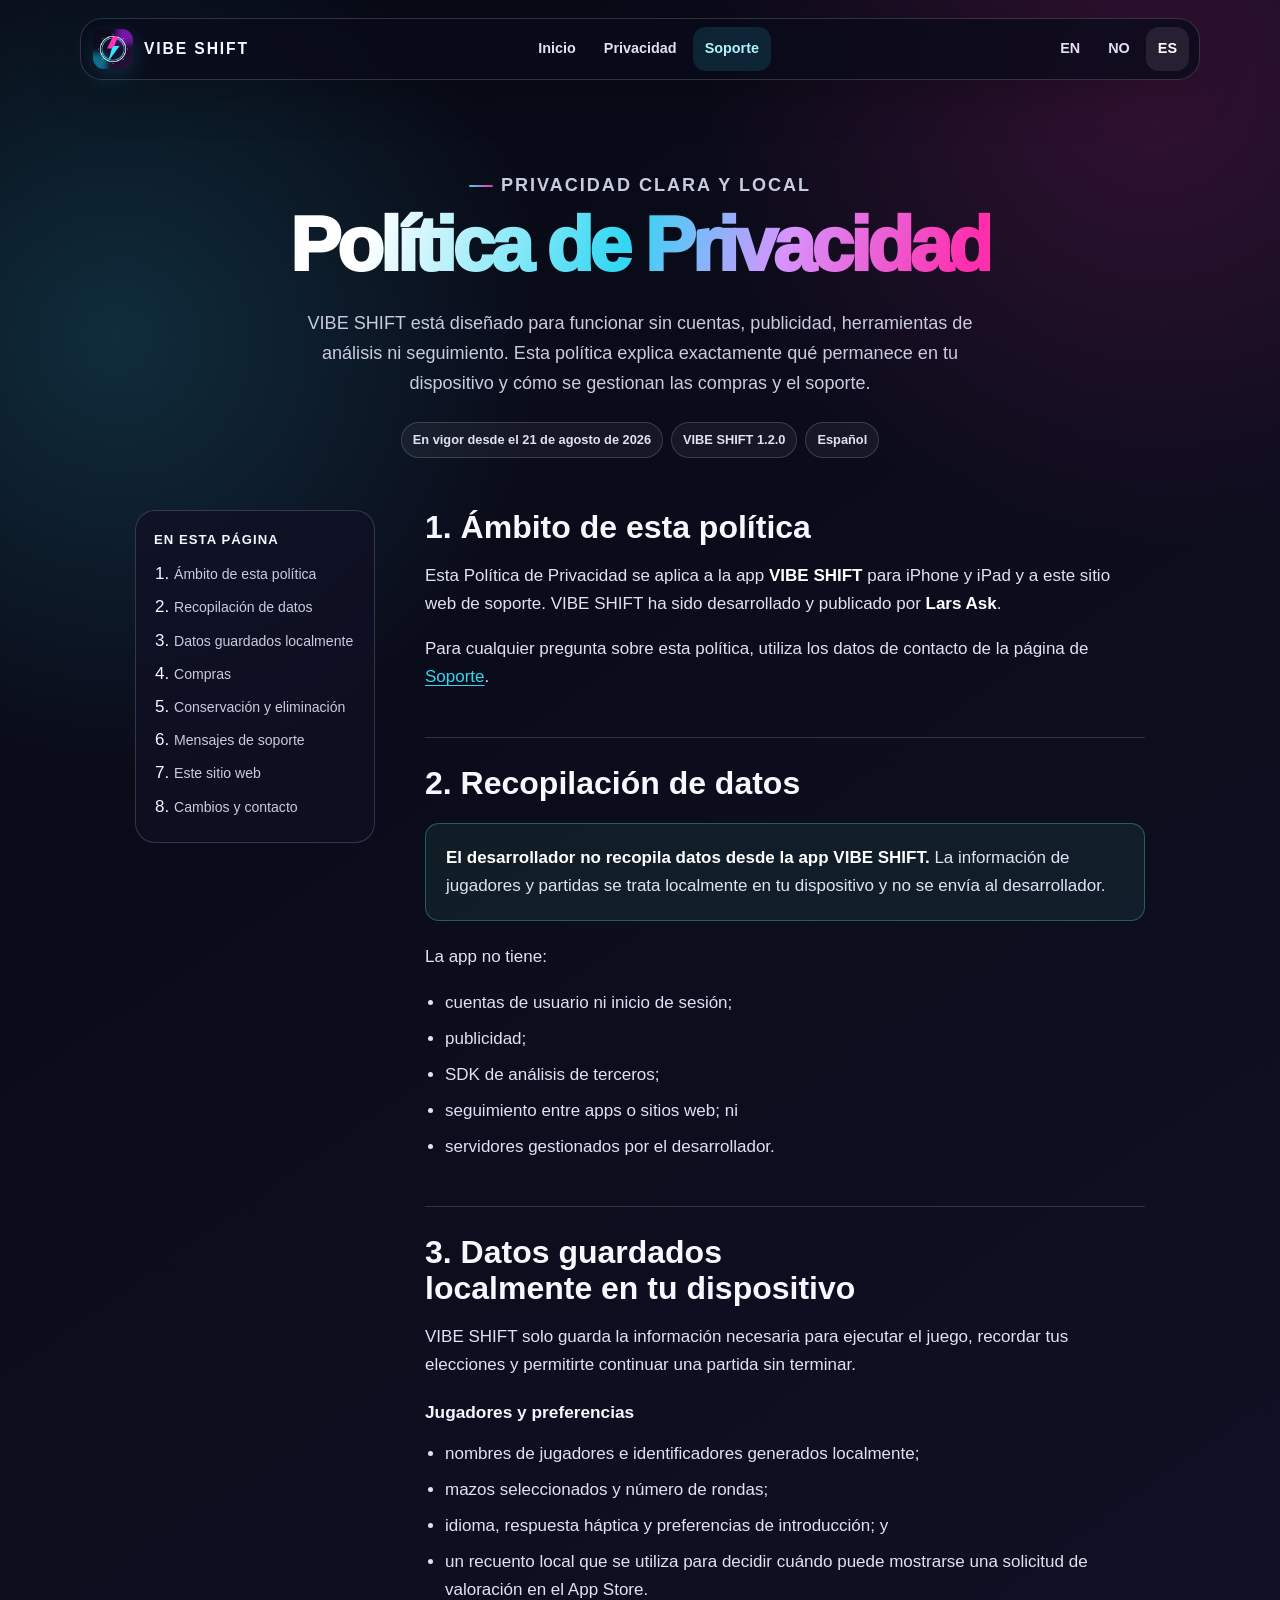
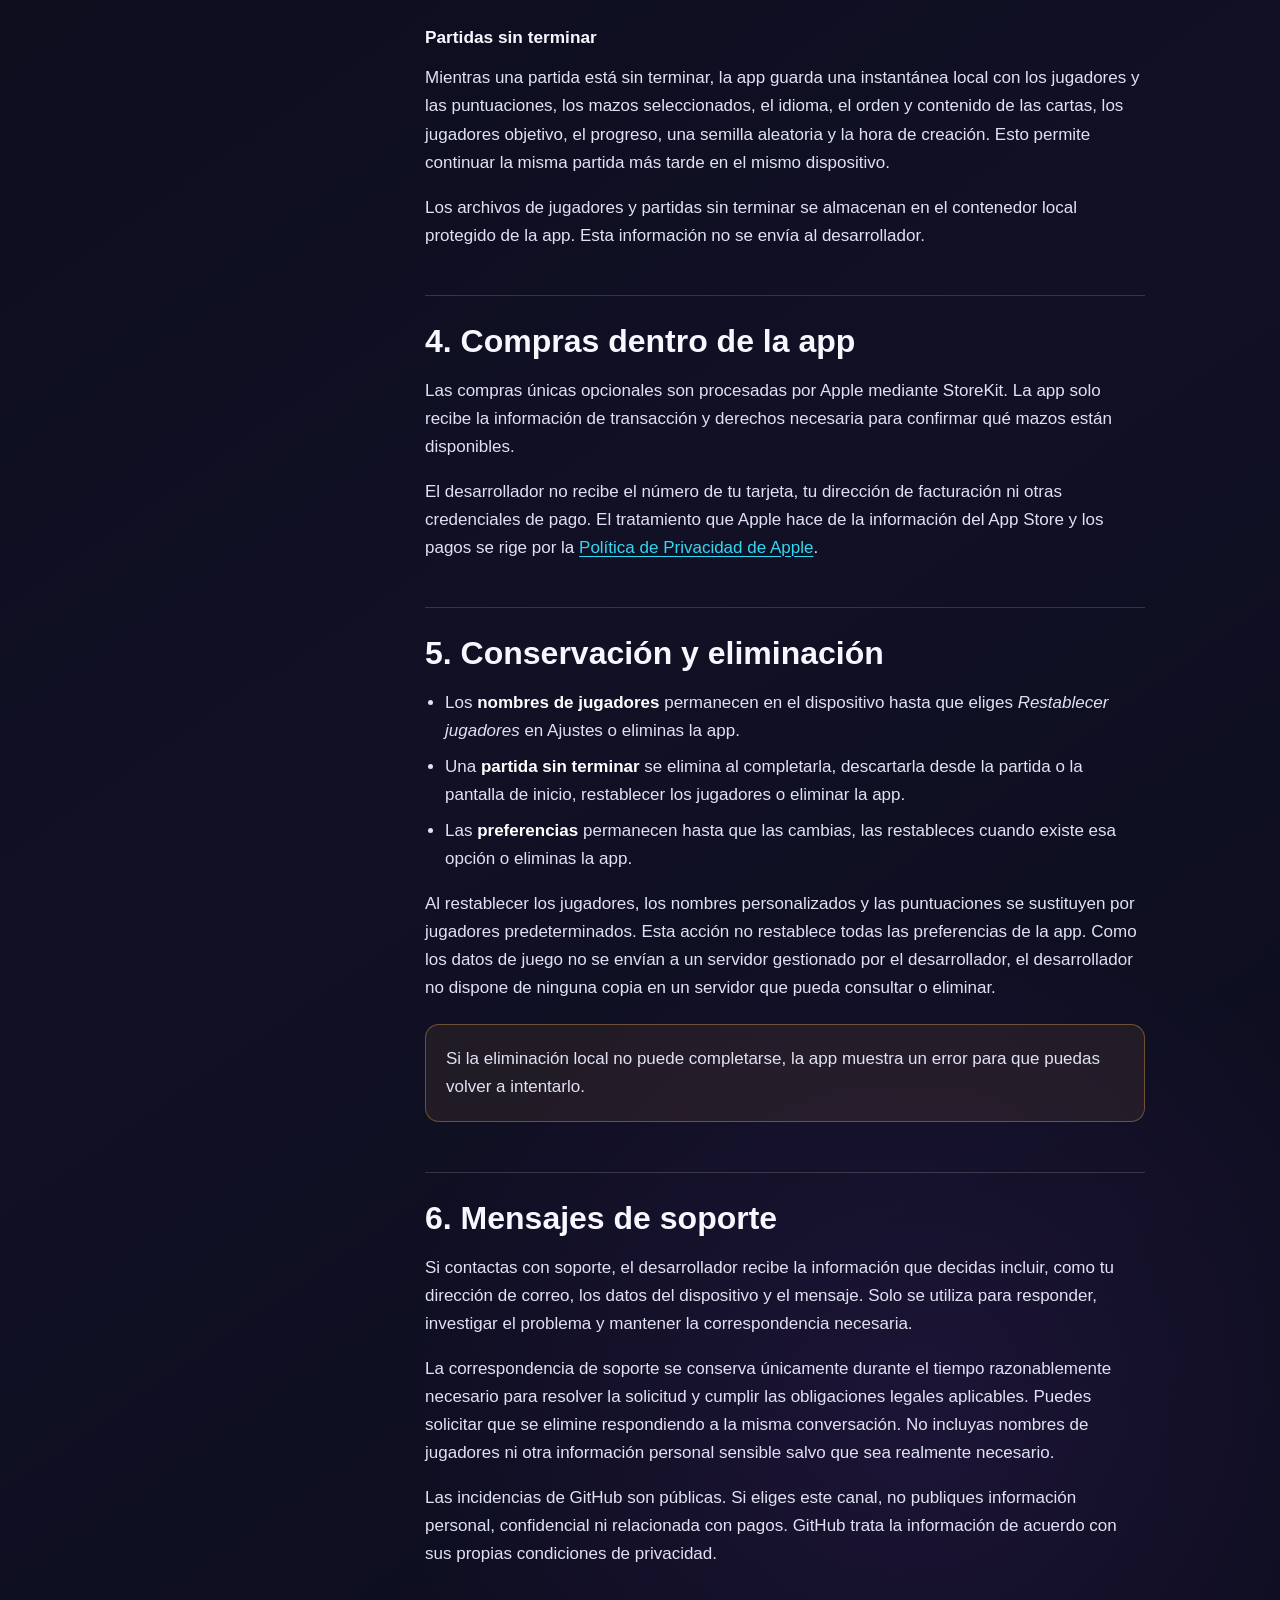
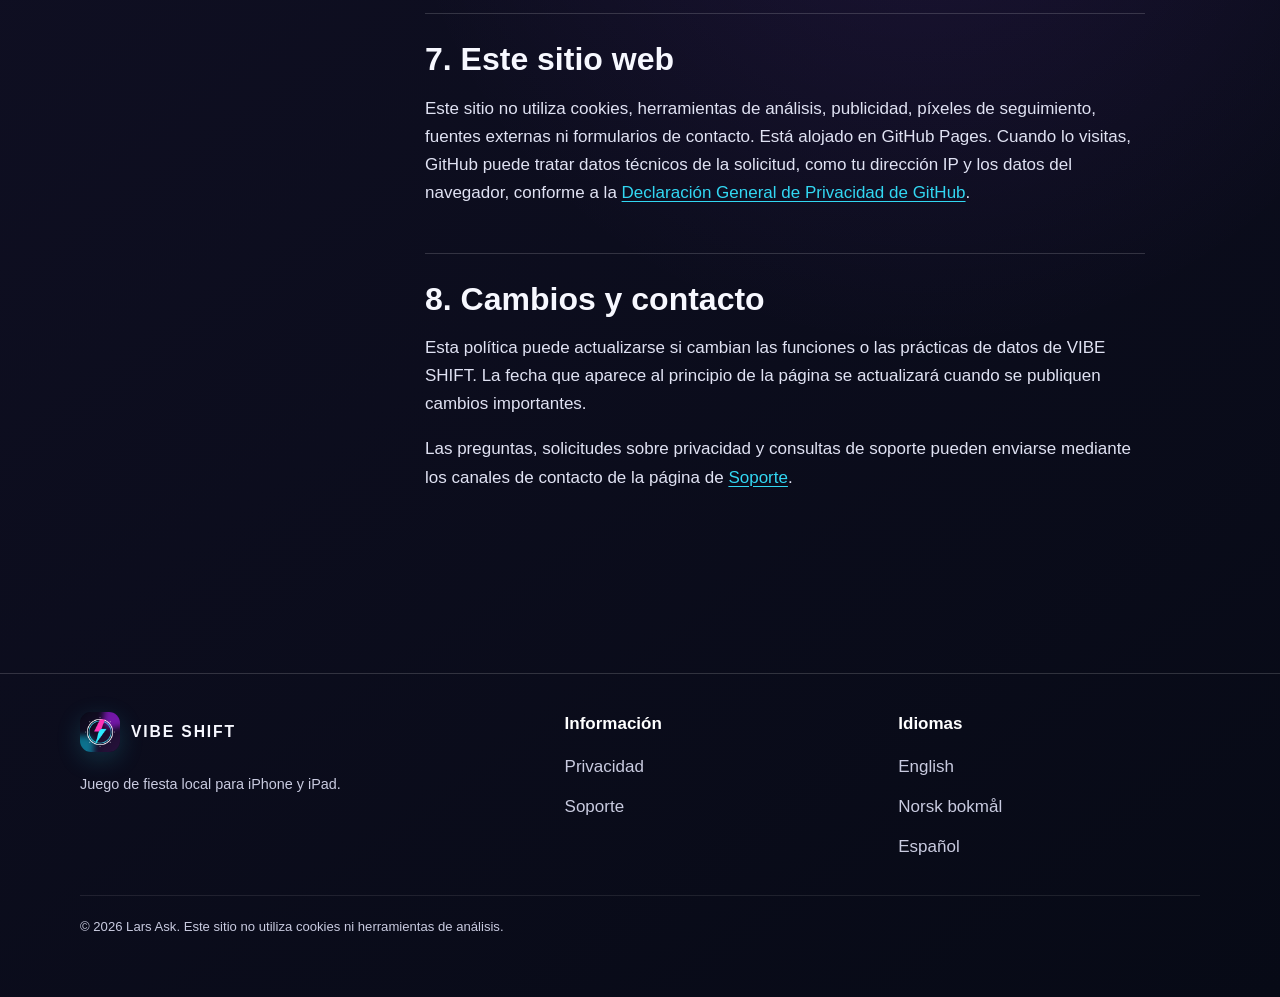
==== es/privacy/index.html @ 47dbe163 "Publish VIBE SHIFT website and privacy pages" ====
<!doctype html>
<html lang="es">
<head>
  <meta charset="utf-8">
  <meta name="viewport" content="width=device-width, initial-scale=1">
  <title>Política de Privacidad — VIBE SHIFT</title>
  <meta name="description" content="Política de Privacidad de VIBE SHIFT: almacenamiento local, compras, conservación, eliminación e información de contacto.">
  <meta name="theme-color" content="#070914"><meta name="referrer" content="strict-origin-when-cross-origin">
  <link rel="canonical" href="https://lars12345678911.github.io/vibeshift/es/privacy/"><link rel="alternate" hreflang="en" href="https://lars12345678911.github.io/vibeshift/privacy/"><link rel="alternate" hreflang="nb" href="https://lars12345678911.github.io/vibeshift/nb/privacy/"><link rel="alternate" hreflang="es" href="https://lars12345678911.github.io/vibeshift/es/privacy/"><link rel="alternate" hreflang="x-default" href="https://lars12345678911.github.io/vibeshift/privacy/">
  <meta property="og:type" content="website"><meta property="og:title" content="Política de Privacidad — VIBE SHIFT"><meta property="og:description" content="Cómo gestiona VIBE SHIFT los datos locales de las partidas y las compras."><meta property="og:url" content="https://lars12345678911.github.io/vibeshift/es/privacy/">
  <link rel="icon" href="../../assets/app-icon.png" type="image/png"><link rel="apple-touch-icon" href="../../assets/app-icon.png"><link rel="stylesheet" href="../../styles.css">
</head>
<body>
  <a class="skip-link" href="#main">Ir al contenido</a>
  <header class="site-header"><div class="container nav-shell"><a class="brand" href="../" aria-label="Inicio de VIBE SHIFT"><img src="../../assets/app-icon.png" width="40" height="40" alt=""><span class="wordmark">VIBE SHIFT</span></a><nav aria-label="Navegación principal"><ul class="nav-links"><li><a href="../">Inicio</a></li><li><a href="./" aria-current="page">Privacidad</a></li><li><a class="nav-primary" href="../support/">Soporte</a></li></ul></nav><nav aria-label="Idioma"><ul class="language-links"><li><a href="../../privacy/" lang="en" aria-label="English">EN</a></li><li><a href="../../nb/privacy/" lang="nb" aria-label="Norsk bokmål">NO</a></li><li><a href="./" lang="es" aria-current="page" aria-label="Español">ES</a></li></ul></nav></div></header>

  <main id="main">
    <header class="container page-hero"><p class="eyebrow">Privacidad clara y local</p><h1><span class="gradient-text">Política de Privacidad</span></h1><p>VIBE SHIFT está diseñado para funcionar sin cuentas, publicidad, herramientas de análisis ni seguimiento. Esta política explica exactamente qué permanece en tu dispositivo y cómo se gestionan las compras y el soporte.</p><div class="page-meta"><span class="tag">En vigor desde el 21 de agosto de 2026</span><span class="tag">VIBE SHIFT 1.2.0</span><span class="tag">Español</span></div></header>

    <div class="container prose-layout">
      <nav class="toc" aria-label="En esta página"><strong>En esta página</strong><ol><li><a href="#alcance">Ámbito de esta política</a></li><li><a href="#recopilacion">Recopilación de datos</a></li><li><a href="#datos-locales">Datos guardados localmente</a></li><li><a href="#compras">Compras</a></li><li><a href="#conservacion">Conservación y eliminación</a></li><li><a href="#soporte">Mensajes de soporte</a></li><li><a href="#sitio">Este sitio web</a></li><li><a href="#cambios">Cambios y contacto</a></li></ol></nav>
      <article class="prose">
        <section id="alcance"><h2>1. Ámbito de esta política</h2><p>Esta Política de Privacidad se aplica a la app <strong>VIBE SHIFT</strong> para iPhone y iPad y a este sitio web de soporte. VIBE SHIFT ha sido desarrollado y publicado por <strong>Lars Ask</strong>.</p><p>Para cualquier pregunta sobre esta política, utiliza los datos de contacto de la página de <a href="../support/#contacto">Soporte</a>.</p></section>

        <section id="recopilacion"><h2>2. Recopilación de datos</h2><div class="fact-box"><p><strong>El desarrollador no recopila datos desde la app VIBE SHIFT.</strong> La información de jugadores y partidas se trata localmente en tu dispositivo y no se envía al desarrollador.</p></div><p>La app no tiene:</p><ul class="plain-list"><li>cuentas de usuario ni inicio de sesión;</li><li>publicidad;</li><li>SDK de análisis de terceros;</li><li>seguimiento entre apps o sitios web; ni</li><li>servidores gestionados por el desarrollador.</li></ul></section>

        <section id="datos-locales"><h2>3. Datos guardados localmente en tu dispositivo</h2><p>VIBE SHIFT solo guarda la información necesaria para ejecutar el juego, recordar tus elecciones y permitirte continuar una partida sin terminar.</p><h3>Jugadores y preferencias</h3><ul class="plain-list"><li>nombres de jugadores e identificadores generados localmente;</li><li>mazos seleccionados y número de rondas;</li><li>idioma, respuesta háptica y preferencias de introducción; y</li><li>un recuento local que se utiliza para decidir cuándo puede mostrarse una solicitud de valoración en el App Store.</li></ul><h3>Partidas sin terminar</h3><p>Mientras una partida está sin terminar, la app guarda una instantánea local con los jugadores y las puntuaciones, los mazos seleccionados, el idioma, el orden y contenido de las cartas, los jugadores objetivo, el progreso, una semilla aleatoria y la hora de creación. Esto permite continuar la misma partida más tarde en el mismo dispositivo.</p><p>Los archivos de jugadores y partidas sin terminar se almacenan en el contenedor local protegido de la app. Esta información no se envía al desarrollador.</p></section>

        <section id="compras"><h2>4. Compras dentro de la app</h2><p>Las compras únicas opcionales son procesadas por Apple mediante StoreKit. La app solo recibe la información de transacción y derechos necesaria para confirmar qué mazos están disponibles.</p><p>El desarrollador no recibe el número de tu tarjeta, tu dirección de facturación ni otras credenciales de pago. El tratamiento que Apple hace de la información del App Store y los pagos se rige por la <a href="https://www.apple.com/es/legal/privacy/" rel="noreferrer">Política de Privacidad de Apple</a>.</p></section>

        <section id="conservacion"><h2>5. Conservación y eliminación</h2><ul class="plain-list"><li>Los <strong>nombres de jugadores</strong> permanecen en el dispositivo hasta que eliges <em>Restablecer jugadores</em> en Ajustes o eliminas la app.</li><li>Una <strong>partida sin terminar</strong> se elimina al completarla, descartarla desde la partida o la pantalla de inicio, restablecer los jugadores o eliminar la app.</li><li>Las <strong>preferencias</strong> permanecen hasta que las cambias, las restableces cuando existe esa opción o eliminas la app.</li></ul><p>Al restablecer los jugadores, los nombres personalizados y las puntuaciones se sustituyen por jugadores predeterminados. Esta acción no restablece todas las preferencias de la app. Como los datos de juego no se envían a un servidor gestionado por el desarrollador, el desarrollador no dispone de ninguna copia en un servidor que pueda consultar o eliminar.</p><div class="notice"><p>Si la eliminación local no puede completarse, la app muestra un error para que puedas volver a intentarlo.</p></div></section>

        <section id="soporte"><h2>6. Mensajes de soporte</h2><p>Si contactas con soporte, el desarrollador recibe la información que decidas incluir, como tu dirección de correo, los datos del dispositivo y el mensaje. Solo se utiliza para responder, investigar el problema y mantener la correspondencia necesaria.</p><p>La correspondencia de soporte se conserva únicamente durante el tiempo razonablemente necesario para resolver la solicitud y cumplir las obligaciones legales aplicables. Puedes solicitar que se elimine respondiendo a la misma conversación. No incluyas nombres de jugadores ni otra información personal sensible salvo que sea realmente necesario.</p><p>Las incidencias de GitHub son públicas. Si eliges este canal, no publiques información personal, confidencial ni relacionada con pagos. GitHub trata la información de acuerdo con sus propias condiciones de privacidad.</p></section>

        <section id="sitio"><h2>7. Este sitio web</h2><p>Este sitio no utiliza cookies, herramientas de análisis, publicidad, píxeles de seguimiento, fuentes externas ni formularios de contacto. Está alojado en GitHub Pages. Cuando lo visitas, GitHub puede tratar datos técnicos de la solicitud, como tu dirección IP y los datos del navegador, conforme a la <a href="https://docs.github.com/en/site-policy/privacy-policies/github-general-privacy-statement" rel="noreferrer">Declaración General de Privacidad de GitHub</a>.</p></section>

        <section id="cambios"><h2>8. Cambios y contacto</h2><p>Esta política puede actualizarse si cambian las funciones o las prácticas de datos de VIBE SHIFT. La fecha que aparece al principio de la página se actualizará cuando se publiquen cambios importantes.</p><p>Las preguntas, solicitudes sobre privacidad y consultas de soporte pueden enviarse mediante los canales de contacto de la página de <a href="../support/#contacto">Soporte</a>.</p></section>
      </article>
    </div>
  </main>

  <footer class="site-footer"><div class="container"><div class="footer-grid"><div class="footer-brand"><a class="brand" href="../"><img src="../../assets/app-icon.png" width="40" height="40" alt=""><span class="wordmark">VIBE SHIFT</span></a><p>Juego de fiesta local para iPhone y iPad.</p></div><div class="footer-column"><strong>Información</strong><ul><li><a href="./">Privacidad</a></li><li><a href="../support/">Soporte</a></li></ul></div><div class="footer-column"><strong>Idiomas</strong><ul><li><a href="../../privacy/" lang="en">English</a></li><li><a href="../../nb/privacy/" lang="nb">Norsk bokmål</a></li><li><a href="./" lang="es">Español</a></li></ul></div></div><p class="copyright">© 2026 Lars Ask. Este sitio no utiliza cookies ni herramientas de análisis.</p></div></footer>
</body>
</html>
---- styles.css ----
:root {
  color-scheme: dark;
  --bg: #070914;
  --bg-soft: #101126;
  --surface: rgba(27, 29, 52, 0.88);
  --surface-strong: #1e2038;
  --surface-soft: rgba(255, 255, 255, 0.055);
  --line: rgba(255, 255, 255, 0.16);
  --line-strong: rgba(255, 255, 255, 0.26);
  --text: #f7f8ff;
  --muted: #c9cbe0;
  --muted-strong: #e0e2f3;
  --cyan: #32d7f2;
  --pink: #ff2ead;
  --purple: #a64dff;
  --green: #55e7b1;
  --orange: #ffb155;
  --danger: #ff7b92;
  --shadow: 0 24px 80px rgba(0, 0, 0, 0.36);
  --radius-sm: 14px;
  --radius-md: 20px;
  --radius-lg: 28px;
  --radius-xl: 38px;
  --content: 1120px;
  --reading: 720px;
}

* {
  box-sizing: border-box;
}

html {
  scroll-behavior: smooth;
}

body {
  min-height: 100vh;
  margin: 0;
  overflow-x: hidden;
  background:
    radial-gradient(circle at 9% 8%, rgba(50, 215, 242, 0.17), transparent 27rem),
    radial-gradient(circle at 90% 2%, rgba(255, 46, 173, 0.16), transparent 29rem),
    radial-gradient(circle at 72% 72%, rgba(166, 77, 255, 0.1), transparent 33rem),
    linear-gradient(145deg, #070914 0%, #111025 52%, #070a16 100%);
  color: var(--text);
  font-family: -apple-system, BlinkMacSystemFont, "Segoe UI", sans-serif;
  font-size: 17px;
  line-height: 1.65;
  text-rendering: optimizeLegibility;
  -webkit-font-smoothing: antialiased;
}

body::before {
  position: fixed;
  z-index: -1;
  inset: 0;
  content: "";
  opacity: 0.22;
  pointer-events: none;
  background-image:
    linear-gradient(rgba(255, 255, 255, 0.018) 1px, transparent 1px),
    linear-gradient(90deg, rgba(255, 255, 255, 0.018) 1px, transparent 1px);
  background-size: 44px 44px;
  mask-image: linear-gradient(to bottom, black, transparent 88%);
}

a {
  color: var(--cyan);
  text-underline-offset: 0.18em;
  text-decoration-thickness: 0.08em;
}

a:hover {
  color: #8eebf8;
}

img {
  display: block;
  max-width: 100%;
}

button,
a {
  -webkit-tap-highlight-color: transparent;
}

:focus-visible {
  outline: 3px solid #ffffff;
  outline-offset: 4px;
  border-radius: 8px;
}

.skip-link {
  position: fixed;
  z-index: 100;
  top: 12px;
  left: 12px;
  padding: 10px 14px;
  transform: translateY(-170%);
  border-radius: 12px;
  background: #ffffff;
  color: #070914;
  font-weight: 800;
}

.skip-link:focus {
  transform: translateY(0);
}

.container {
  width: min(calc(100% - 36px), var(--content));
  margin-inline: auto;
}

.site-header {
  position: relative;
  z-index: 10;
  padding: 18px 0;
}

.nav-shell {
  display: flex;
  align-items: center;
  justify-content: space-between;
  min-height: 58px;
  gap: 18px;
  padding: 8px 10px 8px 12px;
  border: 1px solid var(--line);
  border-radius: 22px;
  background: rgba(9, 11, 26, 0.78);
  box-shadow: 0 14px 46px rgba(0, 0, 0, 0.22);
  backdrop-filter: blur(18px);
  -webkit-backdrop-filter: blur(18px);
}

.brand {
  display: inline-flex;
  align-items: center;
  min-height: 44px;
  gap: 11px;
  color: var(--text);
  text-decoration: none;
}

.brand img {
  width: 40px;
  height: 40px;
  border-radius: 11px;
  box-shadow: 0 7px 24px rgba(50, 215, 242, 0.17);
}

.wordmark {
  font-family: ui-rounded, -apple-system, BlinkMacSystemFont, "Segoe UI", sans-serif;
  font-size: 0.98rem;
  font-weight: 900;
  letter-spacing: 0.12em;
}

.nav-links,
.language-links {
  display: flex;
  align-items: center;
  gap: 4px;
  margin: 0;
  padding: 0;
  list-style: none;
}

.nav-links a,
.language-links a {
  display: inline-flex;
  align-items: center;
  justify-content: center;
  min-height: 44px;
  padding: 8px 12px;
  border-radius: 13px;
  color: var(--muted-strong);
  font-size: 0.9rem;
  font-weight: 720;
  text-decoration: none;
}

.nav-links a:hover,
.language-links a:hover,
.language-links a[aria-current="page"] {
  background: rgba(255, 255, 255, 0.09);
  color: #ffffff;
}

.nav-links .nav-primary {
  background: rgba(50, 215, 242, 0.13);
  color: #aef3fc;
}

.hero {
  display: grid;
  grid-template-columns: minmax(0, 1.05fr) minmax(320px, 0.95fr);
  align-items: center;
  min-height: 700px;
  gap: 64px;
  padding: 72px 0 92px;
}

.eyebrow {
  display: inline-flex;
  align-items: center;
  gap: 8px;
  margin: 0 0 18px;
  color: #aef3fc;
  font-size: 0.82rem;
  font-weight: 820;
  letter-spacing: 0.11em;
  text-transform: uppercase;
}

.eyebrow::before {
  width: 24px;
  height: 2px;
  border-radius: 999px;
  background: linear-gradient(90deg, var(--cyan), var(--pink));
  content: "";
}

h1,
h2,
h3 {
  margin-top: 0;
  font-family: ui-rounded, -apple-system, BlinkMacSystemFont, "Segoe UI", sans-serif;
  line-height: 1.12;
  text-wrap: balance;
}

h1 {
  max-width: 780px;
  margin-bottom: 22px;
  font-size: clamp(3.1rem, 7.4vw, 6.6rem);
  font-weight: 950;
  letter-spacing: -0.055em;
}

.gradient-text {
  color: transparent;
  background: linear-gradient(105deg, #ffffff 12%, var(--cyan) 48%, #d694ff 70%, var(--pink) 96%);
  background-clip: text;
  -webkit-background-clip: text;
}

.hero-copy {
  max-width: 640px;
  margin: 0 0 30px;
  color: var(--muted);
  font-size: clamp(1.08rem, 1.8vw, 1.28rem);
  line-height: 1.62;
}

.actions {
  display: flex;
  flex-wrap: wrap;
  gap: 12px;
  margin: 30px 0 28px;
}

.button {
  display: inline-flex;
  align-items: center;
  justify-content: center;
  min-height: 50px;
  gap: 9px;
  padding: 12px 18px;
  border: 1px solid var(--line-strong);
  border-radius: 15px;
  color: #ffffff;
  font-weight: 820;
  text-decoration: none;
  transition: transform 160ms ease, border-color 160ms ease, background 160ms ease;
}

.button:hover {
  transform: translateY(-2px);
  color: #ffffff;
}

.button-primary {
  border-color: rgba(50, 215, 242, 0.5);
  background: linear-gradient(110deg, rgba(32, 152, 189, 0.94), rgba(98, 55, 177, 0.94));
  box-shadow: 0 14px 34px rgba(50, 215, 242, 0.16);
}

.button-secondary {
  background: rgba(255, 255, 255, 0.07);
}

.trust-list {
  display: flex;
  flex-wrap: wrap;
  gap: 8px;
  margin: 0;
  padding: 0;
  list-style: none;
}

.trust-list li,
.tag {
  display: inline-flex;
  align-items: center;
  min-height: 34px;
  gap: 7px;
  padding: 6px 11px;
  border: 1px solid var(--line);
  border-radius: 999px;
  background: rgba(255, 255, 255, 0.05);
  color: var(--muted-strong);
  font-size: 0.8rem;
  font-weight: 720;
}

.trust-list li::before {
  color: var(--green);
  content: "✓";
  font-weight: 950;
}

.hero-art {
  position: relative;
  min-height: 590px;
}

.app-icon-large {
  position: absolute;
  z-index: 4;
  top: 0;
  right: 3%;
  width: clamp(94px, 13vw, 138px);
  border: 1px solid rgba(255, 255, 255, 0.32);
  border-radius: 29%;
  box-shadow: 0 24px 70px rgba(255, 46, 173, 0.22), 0 14px 40px rgba(0, 0, 0, 0.46);
}

.phone-stack {
  position: absolute;
  inset: 55px 0 0;
}

.phone-shot {
  position: absolute;
  top: 0;
  width: min(55%, 285px);
  overflow: hidden;
  border: 7px solid #17182a;
  border-radius: 38px;
  background: #17182a;
  box-shadow: 0 30px 80px rgba(0, 0, 0, 0.5);
}

.phone-shot img {
  width: 100%;
  border-radius: 30px;
}

.phone-shot:nth-child(1) {
  z-index: 3;
  left: 14%;
  transform: rotate(-5deg);
}

.phone-shot:nth-child(2) {
  z-index: 2;
  top: 50px;
  right: 2%;
  transform: rotate(7deg);
}

.glow-orb {
  position: absolute;
  z-index: -1;
  width: 360px;
  height: 360px;
  border-radius: 50%;
  opacity: 0.34;
  filter: blur(68px);
  background: linear-gradient(135deg, var(--cyan), var(--purple), var(--pink));
  inset: 18% auto auto 17%;
}

section {
  scroll-margin-top: 32px;
}

.section {
  padding: 84px 0;
}

.section-compact {
  padding: 48px 0;
}

.section-heading {
  max-width: 720px;
  margin-bottom: 36px;
}

.section-heading h2 {
  margin-bottom: 14px;
  font-size: clamp(2rem, 4vw, 3.25rem);
  letter-spacing: -0.035em;
}

.section-heading p {
  margin: 0;
  color: var(--muted);
  font-size: 1.08rem;
}

.grid-3,
.grid-2,
.feature-grid,
.support-grid {
  display: grid;
  gap: 18px;
}

.grid-3,
.feature-grid {
  grid-template-columns: repeat(3, minmax(0, 1fr));
}

.grid-2,
.support-grid {
  grid-template-columns: repeat(2, minmax(0, 1fr));
}

.card {
  position: relative;
  padding: 25px;
  overflow: hidden;
  border: 1px solid var(--line);
  border-radius: var(--radius-md);
  background: linear-gradient(145deg, rgba(35, 37, 67, 0.84), rgba(20, 21, 40, 0.88));
  box-shadow: 0 18px 55px rgba(0, 0, 0, 0.2);
}

.card::after {
  position: absolute;
  right: -50px;
  bottom: -70px;
  width: 150px;
  height: 150px;
  border-radius: 50%;
  opacity: 0.11;
  background: var(--accent, var(--cyan));
  filter: blur(34px);
  content: "";
}

.card-number,
.icon-tile {
  display: inline-flex;
  align-items: center;
  justify-content: center;
  width: 44px;
  height: 44px;
  margin-bottom: 20px;
  border: 1px solid color-mix(in srgb, var(--accent, var(--cyan)) 55%, white 8%);
  border-radius: 14px;
  background: color-mix(in srgb, var(--accent, var(--cyan)) 18%, transparent);
  color: #ffffff;
  font-size: 1rem;
  font-weight: 900;
}

.card h3 {
  margin-bottom: 9px;
  font-size: 1.22rem;
}

.card p,
.card li {
  color: var(--muted);
}

.card p:last-child,
.card ul:last-child {
  margin-bottom: 0;
}

.pack-card {
  min-height: 190px;
}

.pack-label {
  display: inline-block;
  margin-bottom: 16px;
  padding: 5px 9px;
  border: 1px solid var(--line);
  border-radius: 999px;
  color: var(--muted-strong);
  font-size: 0.72rem;
  font-weight: 850;
  letter-spacing: 0.08em;
  text-transform: uppercase;
}

.privacy-banner,
.safe-banner,
.contact-panel {
  display: grid;
  grid-template-columns: minmax(0, 1fr) auto;
  align-items: center;
  gap: 32px;
  padding: 36px;
  border: 1px solid rgba(50, 215, 242, 0.3);
  border-radius: var(--radius-lg);
  background:
    linear-gradient(120deg, rgba(50, 215, 242, 0.12), rgba(166, 77, 255, 0.13) 58%, rgba(255, 46, 173, 0.1)),
    rgba(17, 18, 36, 0.9);
  box-shadow: var(--shadow);
}

.privacy-banner h2,
.safe-banner h2,
.contact-panel h2 {
  margin-bottom: 10px;
  font-size: clamp(1.7rem, 3vw, 2.45rem);
}

.privacy-banner p,
.safe-banner p,
.contact-panel p {
  max-width: 720px;
  margin: 0;
  color: var(--muted-strong);
}

.screenshot-strip {
  display: grid;
  grid-template-columns: repeat(3, minmax(0, 1fr));
  align-items: end;
  gap: 20px;
  padding: 30px;
  overflow: hidden;
  border: 1px solid var(--line);
  border-radius: var(--radius-xl);
  background: rgba(9, 11, 27, 0.72);
}

.screenshot-strip figure {
  margin: 0;
}

.screenshot-strip img {
  width: 100%;
  border: 5px solid #191a2c;
  border-radius: 30px;
  box-shadow: 0 20px 44px rgba(0, 0, 0, 0.44);
}

.screenshot-strip figure:nth-child(2) {
  transform: translateY(-18px);
}

.screenshot-strip figcaption {
  margin-top: 12px;
  color: var(--muted);
  font-size: 0.85rem;
  text-align: center;
}

.page-hero {
  padding: 70px 0 52px;
  text-align: center;
}

.page-hero .eyebrow {
  justify-content: center;
}

.page-hero h1 {
  max-width: 860px;
  margin-inline: auto;
  font-size: clamp(2.65rem, 6vw, 5.2rem);
}

.page-hero p {
  max-width: 710px;
  margin: 0 auto;
  color: var(--muted);
  font-size: 1.13rem;
}

.page-meta {
  display: flex;
  flex-wrap: wrap;
  justify-content: center;
  gap: 8px;
  margin-top: 24px;
}

.prose-layout {
  display: grid;
  grid-template-columns: 240px minmax(0, var(--reading));
  justify-content: center;
  align-items: start;
  gap: 50px;
  padding-bottom: 96px;
}

.toc {
  position: sticky;
  top: 22px;
  padding: 18px;
  border: 1px solid var(--line);
  border-radius: var(--radius-md);
  background: rgba(16, 17, 36, 0.76);
}

.toc strong {
  display: block;
  margin-bottom: 8px;
  font-size: 0.82rem;
  letter-spacing: 0.08em;
  text-transform: uppercase;
}

.toc ol {
  margin: 0;
  padding-left: 20px;
}

.toc a {
  display: inline-block;
  padding: 5px 0;
  color: var(--muted);
  font-size: 0.88rem;
  text-decoration: none;
}

.toc a:hover {
  color: #ffffff;
}

.prose {
  min-width: 0;
}

.prose section {
  padding: 28px 0;
  border-bottom: 1px solid var(--line);
}

.prose section:first-child {
  padding-top: 0;
}

.prose section:last-child {
  border-bottom: 0;
}

.prose h2 {
  margin-bottom: 14px;
  font-size: clamp(1.45rem, 2.5vw, 2rem);
}

.prose h3 {
  margin: 24px 0 8px;
  font-size: 1.08rem;
}

.prose p,
.prose li {
  color: var(--muted-strong);
}

.prose li + li {
  margin-top: 8px;
}

.prose strong {
  color: #ffffff;
}

.plain-list {
  padding-left: 1.25rem;
}

.fact-box,
.notice {
  margin: 22px 0;
  padding: 20px;
  border: 1px solid rgba(85, 231, 177, 0.32);
  border-radius: var(--radius-sm);
  background: rgba(85, 231, 177, 0.08);
}

.notice {
  border-color: rgba(255, 177, 85, 0.35);
  background: rgba(255, 177, 85, 0.08);
}

.fact-box p,
.notice p {
  margin: 0;
}

.support-grid .card {
  min-height: 220px;
}

.steps {
  margin: 0;
  padding-left: 1.25rem;
}

.contact-panel {
  margin: 42px 0 90px;
}

.contact-methods {
  display: flex;
  flex-wrap: wrap;
  justify-content: flex-end;
  gap: 10px;
}

.site-footer {
  margin-top: 40px;
  padding: 36px 0 46px;
  border-top: 1px solid var(--line);
}

.footer-grid {
  display: grid;
  grid-template-columns: 1.2fr 0.8fr 0.8fr;
  gap: 32px;
}

.footer-brand p {
  max-width: 420px;
  margin: 12px 0 0;
  color: var(--muted);
  font-size: 0.9rem;
}

.footer-column strong {
  display: block;
  margin-bottom: 9px;
  color: #ffffff;
}

.footer-column ul {
  margin: 0;
  padding: 0;
  list-style: none;
}

.footer-column a {
  display: inline-block;
  min-height: 38px;
  padding: 6px 0;
  color: var(--muted);
  text-decoration: none;
}

.footer-column a:hover {
  color: #ffffff;
}

.copyright {
  margin-top: 28px;
  padding-top: 20px;
  border-top: 1px solid rgba(255, 255, 255, 0.09);
  color: var(--muted);
  font-size: 0.82rem;
}

@media (max-width: 900px) {
  .nav-links {
    display: none;
  }

  .hero {
    grid-template-columns: 1fr;
    min-height: 0;
    gap: 30px;
    padding-top: 52px;
  }

  .hero-copy-block {
    text-align: center;
  }

  .hero .eyebrow,
  .hero .actions,
  .hero .trust-list {
    justify-content: center;
  }

  .hero-copy {
    margin-inline: auto;
  }

  .hero-art {
    min-height: 560px;
    max-width: 560px;
    width: 100%;
    margin-inline: auto;
  }

  .grid-3,
  .feature-grid {
    grid-template-columns: repeat(2, minmax(0, 1fr));
  }

  .prose-layout {
    grid-template-columns: minmax(0, var(--reading));
  }

  .toc {
    position: static;
  }
}

@media (max-width: 680px) {
  body {
    font-size: 16px;
  }

  .container {
    width: min(calc(100% - 24px), var(--content));
  }

  .wordmark {
    font-size: 0.84rem;
  }

  .language-links a {
    min-width: 42px;
    padding-inline: 8px;
    font-size: 0.78rem;
  }

  .hero {
    padding: 42px 0 64px;
  }

  h1 {
    font-size: clamp(2.8rem, 15vw, 4.5rem);
  }

  .hero-art {
    min-height: 450px;
  }

  .phone-shot {
    width: min(60%, 248px);
    border-width: 5px;
    border-radius: 31px;
  }

  .phone-shot img {
    border-radius: 25px;
  }

  .app-icon-large {
    right: 0;
  }

  .section {
    padding: 64px 0;
  }

  .grid-3,
  .grid-2,
  .feature-grid,
  .support-grid,
  .footer-grid {
    grid-template-columns: 1fr;
  }

  .screenshot-strip {
    grid-template-columns: 1fr;
    max-width: 390px;
    margin-inline: auto;
  }

  .screenshot-strip figure:nth-child(2) {
    transform: none;
  }

  .privacy-banner,
  .safe-banner,
  .contact-panel {
    grid-template-columns: 1fr;
    padding: 26px;
  }

  .contact-methods {
    justify-content: flex-start;
  }

  .page-hero {
    padding-top: 48px;
  }

  .page-hero h1 {
    font-size: clamp(2.5rem, 13vw, 4rem);
  }
}

@media (prefers-reduced-motion: reduce) {
  html {
    scroll-behavior: auto;
  }

  *,
  *::before,
  *::after {
    scroll-behavior: auto !important;
    transition-duration: 0.01ms !important;
    animation-duration: 0.01ms !important;
    animation-iteration-count: 1 !important;
  }
}

@media (prefers-reduced-transparency: reduce) {
  .nav-shell,
  .card,
  .toc {
    background: var(--surface-strong);
    backdrop-filter: none;
    -webkit-backdrop-filter: none;
  }
}

@media (forced-colors: active) {
  .gradient-text {
    color: CanvasText;
  }

  .card,
  .nav-shell,
  .privacy-banner,
  .safe-banner,
  .contact-panel,
  .screenshot-strip {
    border: 2px solid CanvasText;
  }
}
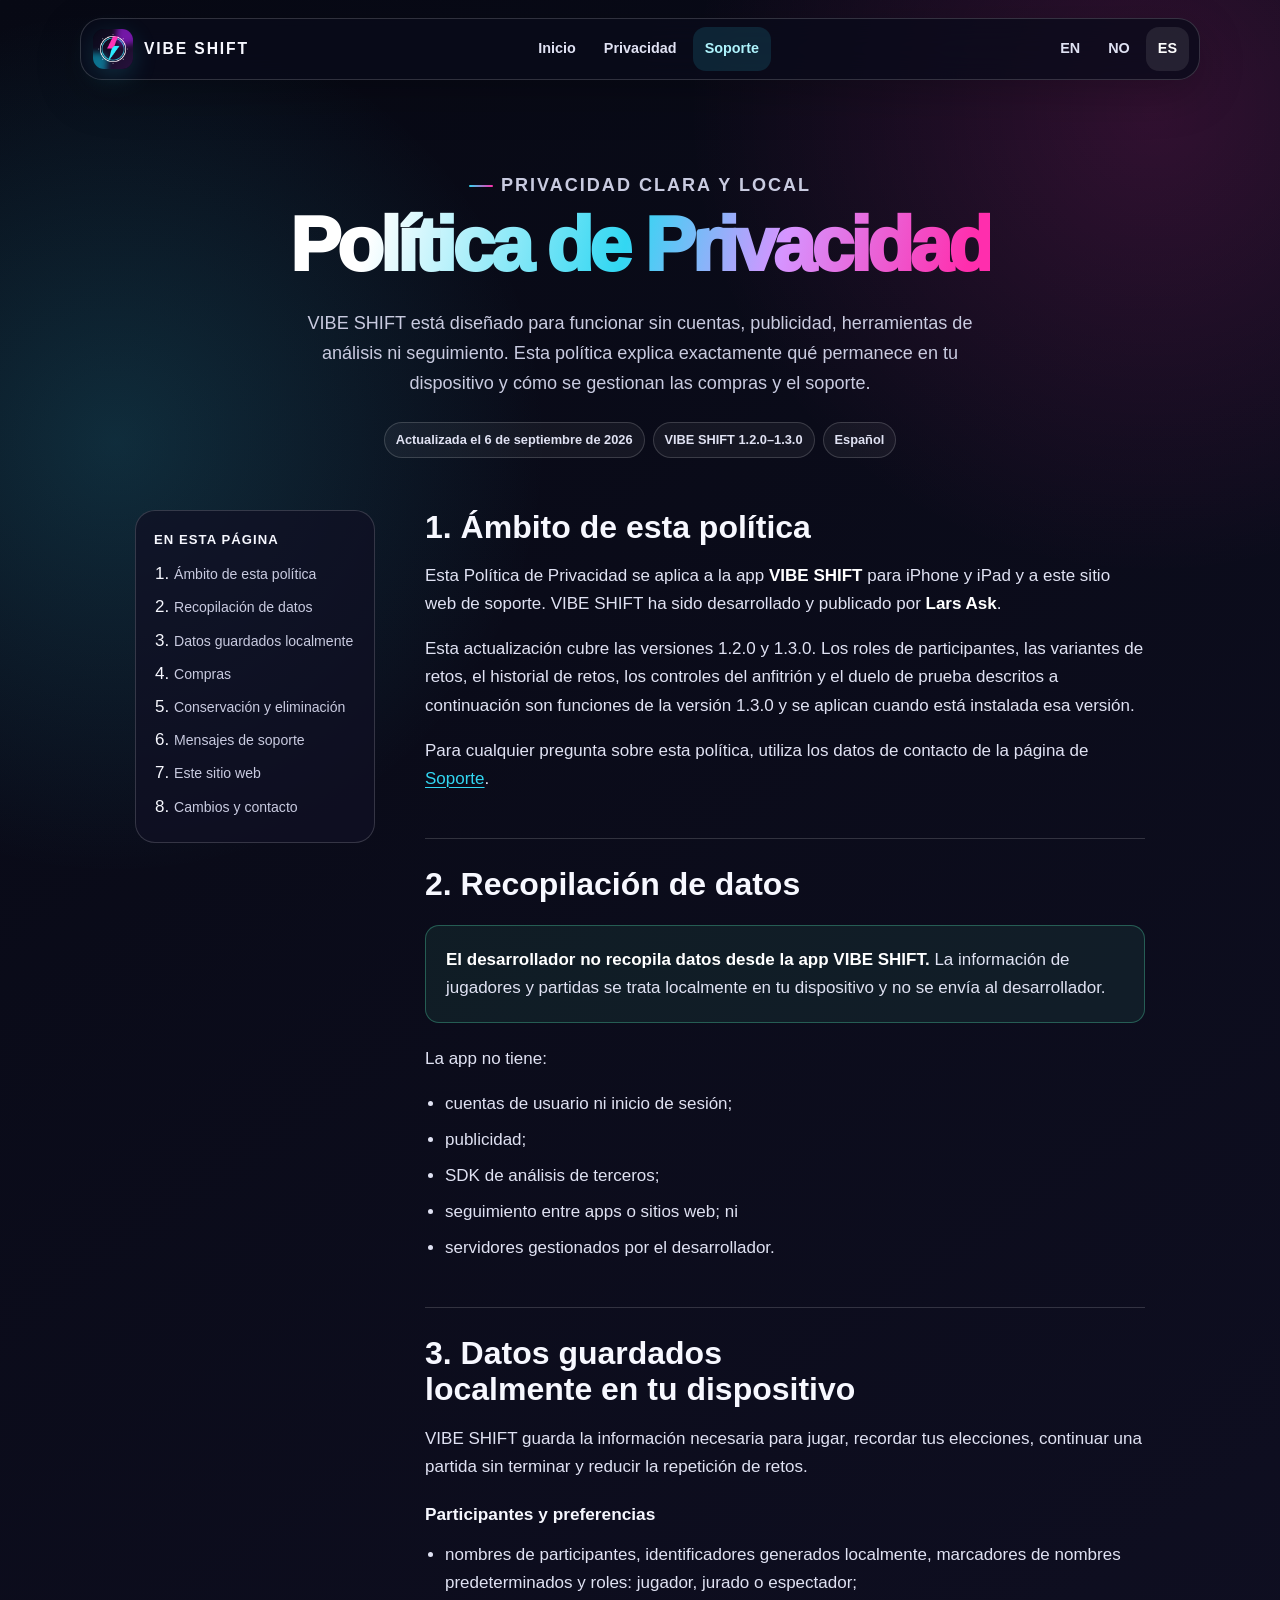
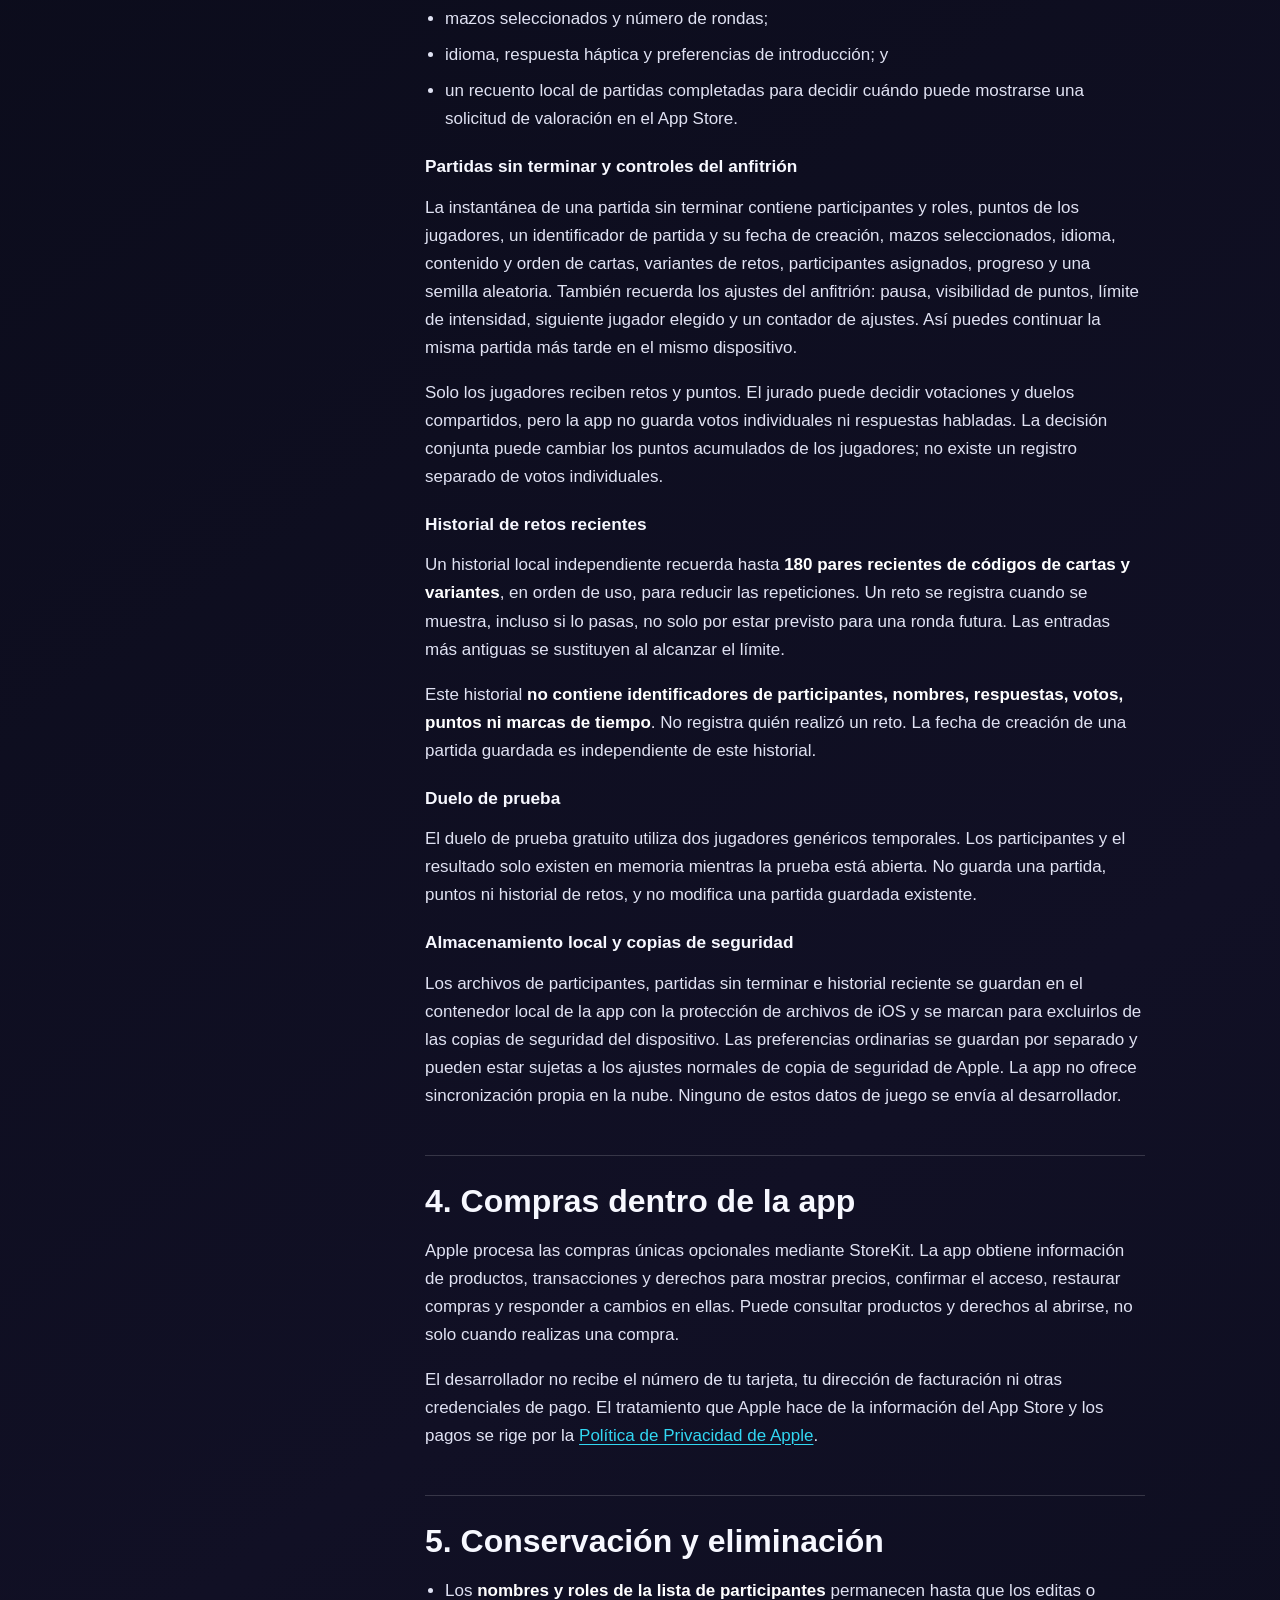
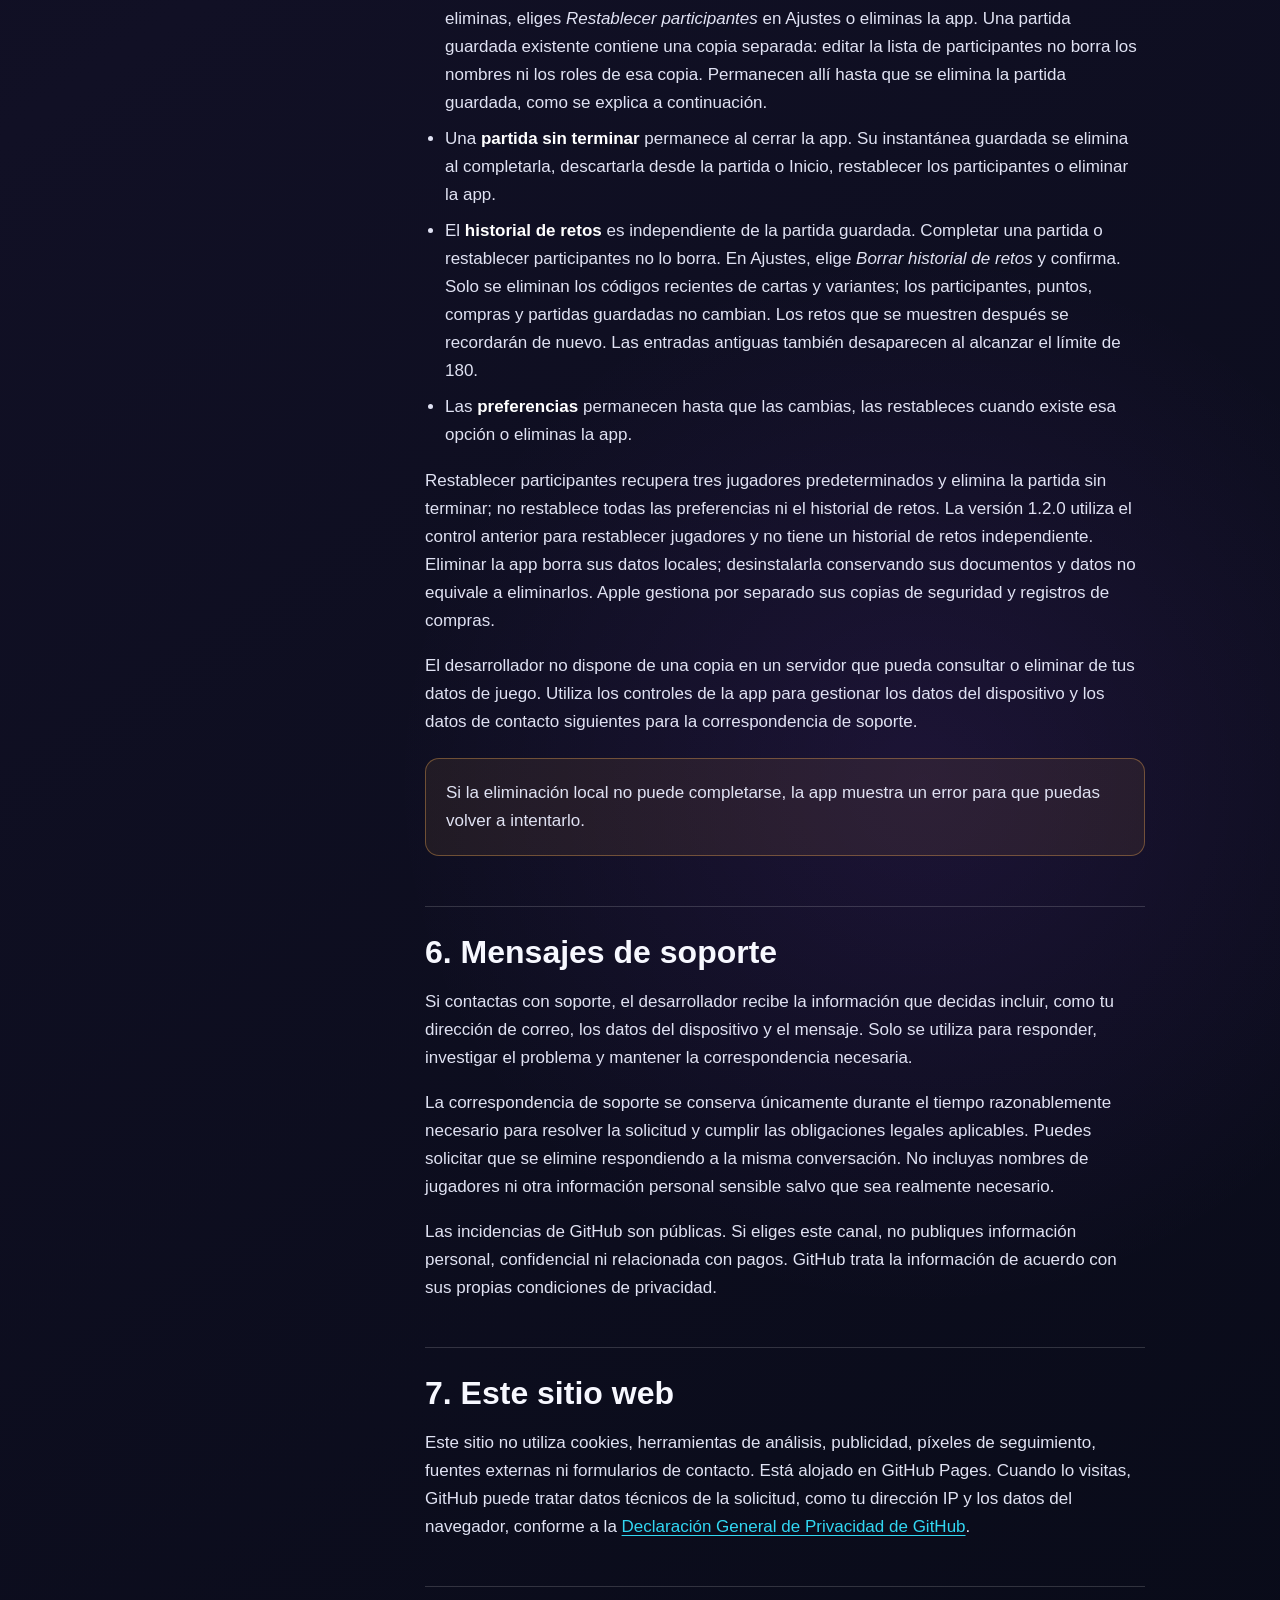
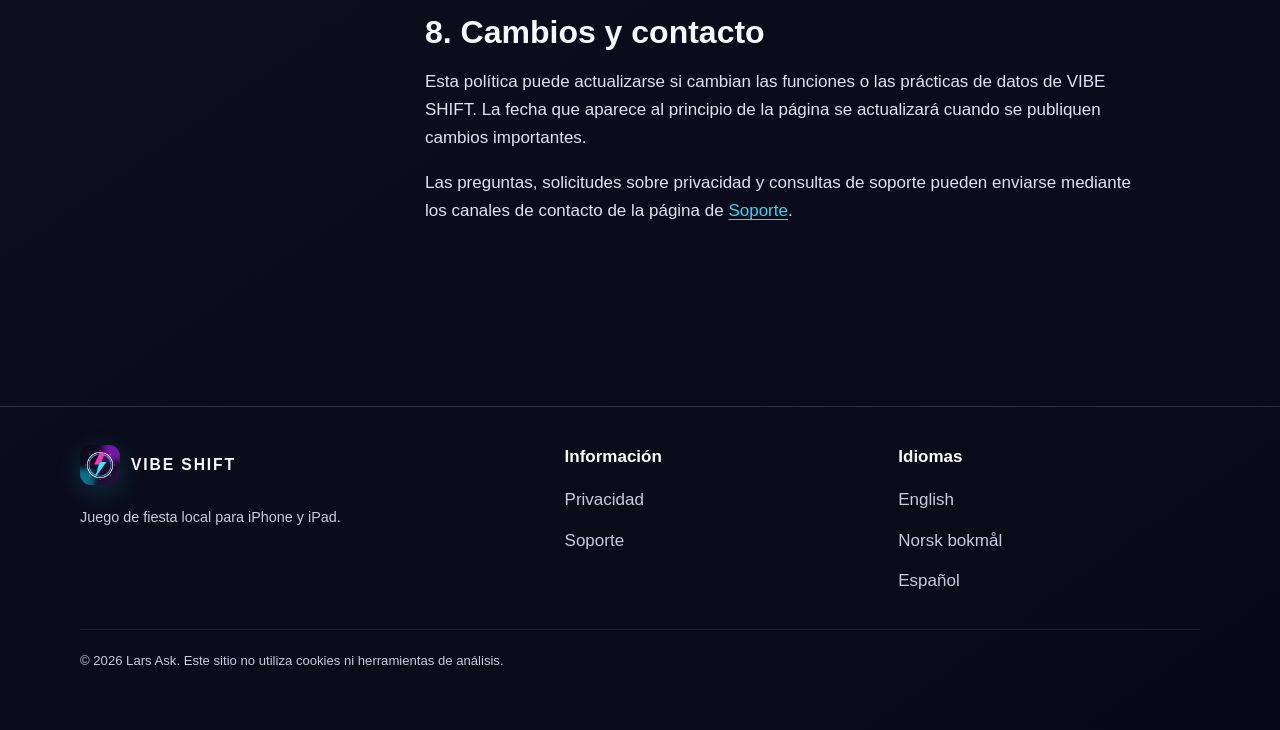
==== commit 47b05c0a: "Update privacy policies for VIBE SHIFT 1.3.0" ====
--- a/es/privacy/index.html
+++ b/es/privacy/index.html
@@ -15,20 +15,60 @@
   <header class="site-header"><div class="container nav-shell"><a class="brand" href="../" aria-label="Inicio de VIBE SHIFT"><img src="../../assets/app-icon.png" width="40" height="40" alt=""><span class="wordmark">VIBE SHIFT</span></a><nav aria-label="Navegación principal"><ul class="nav-links"><li><a href="../">Inicio</a></li><li><a href="./" aria-current="page">Privacidad</a></li><li><a class="nav-primary" href="../support/">Soporte</a></li></ul></nav><nav aria-label="Idioma"><ul class="language-links"><li><a href="../../privacy/" lang="en" aria-label="English">EN</a></li><li><a href="../../nb/privacy/" lang="nb" aria-label="Norsk bokmål">NO</a></li><li><a href="./" lang="es" aria-current="page" aria-label="Español">ES</a></li></ul></nav></div></header>
 
   <main id="main">
-    <header class="container page-hero"><p class="eyebrow">Privacidad clara y local</p><h1><span class="gradient-text">Política de Privacidad</span></h1><p>VIBE SHIFT está diseñado para funcionar sin cuentas, publicidad, herramientas de análisis ni seguimiento. Esta política explica exactamente qué permanece en tu dispositivo y cómo se gestionan las compras y el soporte.</p><div class="page-meta"><span class="tag">En vigor desde el 21 de agosto de 2026</span><span class="tag">VIBE SHIFT 1.2.0</span><span class="tag">Español</span></div></header>
+    <header class="container page-hero"><p class="eyebrow">Privacidad clara y local</p><h1><span class="gradient-text">Política de Privacidad</span></h1><p>VIBE SHIFT está diseñado para funcionar sin cuentas, publicidad, herramientas de análisis ni seguimiento. Esta política explica exactamente qué permanece en tu dispositivo y cómo se gestionan las compras y el soporte.</p><div class="page-meta"><span class="tag">Actualizada el 6 de septiembre de 2026</span><span class="tag">VIBE SHIFT 1.2.0–1.3.0</span><span class="tag">Español</span></div></header>
 
     <div class="container prose-layout">
       <nav class="toc" aria-label="En esta página"><strong>En esta página</strong><ol><li><a href="#alcance">Ámbito de esta política</a></li><li><a href="#recopilacion">Recopilación de datos</a></li><li><a href="#datos-locales">Datos guardados localmente</a></li><li><a href="#compras">Compras</a></li><li><a href="#conservacion">Conservación y eliminación</a></li><li><a href="#soporte">Mensajes de soporte</a></li><li><a href="#sitio">Este sitio web</a></li><li><a href="#cambios">Cambios y contacto</a></li></ol></nav>
       <article class="prose">
-        <section id="alcance"><h2>1. Ámbito de esta política</h2><p>Esta Política de Privacidad se aplica a la app <strong>VIBE SHIFT</strong> para iPhone y iPad y a este sitio web de soporte. VIBE SHIFT ha sido desarrollado y publicado por <strong>Lars Ask</strong>.</p><p>Para cualquier pregunta sobre esta política, utiliza los datos de contacto de la página de <a href="../support/#contacto">Soporte</a>.</p></section>
+        <section id="alcance">
+          <h2>1. Ámbito de esta política</h2>
+          <p>Esta Política de Privacidad se aplica a la app <strong>VIBE SHIFT</strong> para iPhone y iPad y a este sitio web de soporte. VIBE SHIFT ha sido desarrollado y publicado por <strong>Lars Ask</strong>.</p>
+          <p>Esta actualización cubre las versiones 1.2.0 y 1.3.0. Los roles de participantes, las variantes de retos, el historial de retos, los controles del anfitrión y el duelo de prueba descritos a continuación son funciones de la versión 1.3.0 y se aplican cuando está instalada esa versión.</p>
+          <p>Para cualquier pregunta sobre esta política, utiliza los datos de contacto de la página de <a href="../support/#contacto">Soporte</a>.</p>
+        </section>
 
         <section id="recopilacion"><h2>2. Recopilación de datos</h2><div class="fact-box"><p><strong>El desarrollador no recopila datos desde la app VIBE SHIFT.</strong> La información de jugadores y partidas se trata localmente en tu dispositivo y no se envía al desarrollador.</p></div><p>La app no tiene:</p><ul class="plain-list"><li>cuentas de usuario ni inicio de sesión;</li><li>publicidad;</li><li>SDK de análisis de terceros;</li><li>seguimiento entre apps o sitios web; ni</li><li>servidores gestionados por el desarrollador.</li></ul></section>
 
-        <section id="datos-locales"><h2>3. Datos guardados localmente en tu dispositivo</h2><p>VIBE SHIFT solo guarda la información necesaria para ejecutar el juego, recordar tus elecciones y permitirte continuar una partida sin terminar.</p><h3>Jugadores y preferencias</h3><ul class="plain-list"><li>nombres de jugadores e identificadores generados localmente;</li><li>mazos seleccionados y número de rondas;</li><li>idioma, respuesta háptica y preferencias de introducción; y</li><li>un recuento local que se utiliza para decidir cuándo puede mostrarse una solicitud de valoración en el App Store.</li></ul><h3>Partidas sin terminar</h3><p>Mientras una partida está sin terminar, la app guarda una instantánea local con los jugadores y las puntuaciones, los mazos seleccionados, el idioma, el orden y contenido de las cartas, los jugadores objetivo, el progreso, una semilla aleatoria y la hora de creación. Esto permite continuar la misma partida más tarde en el mismo dispositivo.</p><p>Los archivos de jugadores y partidas sin terminar se almacenan en el contenedor local protegido de la app. Esta información no se envía al desarrollador.</p></section>
+        <section id="datos-locales">
+          <h2>3. Datos guardados localmente en tu dispositivo</h2>
+          <p>VIBE SHIFT guarda la información necesaria para jugar, recordar tus elecciones, continuar una partida sin terminar y reducir la repetición de retos.</p>
+          <h3>Participantes y preferencias</h3>
+          <ul class="plain-list">
+            <li>nombres de participantes, identificadores generados localmente, marcadores de nombres predeterminados y roles: jugador, jurado o espectador;</li>
+            <li>mazos seleccionados y número de rondas;</li>
+            <li>idioma, respuesta háptica y preferencias de introducción; y</li>
+            <li>un recuento local de partidas completadas para decidir cuándo puede mostrarse una solicitud de valoración en el App Store.</li>
+          </ul>
+          <h3>Partidas sin terminar y controles del anfitrión</h3>
+          <p>La instantánea de una partida sin terminar contiene participantes y roles, puntos de los jugadores, un identificador de partida y su fecha de creación, mazos seleccionados, idioma, contenido y orden de cartas, variantes de retos, participantes asignados, progreso y una semilla aleatoria. También recuerda los ajustes del anfitrión: pausa, visibilidad de puntos, límite de intensidad, siguiente jugador elegido y un contador de ajustes. Así puedes continuar la misma partida más tarde en el mismo dispositivo.</p>
+          <p>Solo los jugadores reciben retos y puntos. El jurado puede decidir votaciones y duelos compartidos, pero la app no guarda votos individuales ni respuestas habladas. La decisión conjunta puede cambiar los puntos acumulados de los jugadores; no existe un registro separado de votos individuales.</p>
+          <h3>Historial de retos recientes</h3>
+          <p>Un historial local independiente recuerda hasta <strong>180 pares recientes de códigos de cartas y variantes</strong>, en orden de uso, para reducir las repeticiones. Un reto se registra cuando se muestra, incluso si lo pasas, no solo por estar previsto para una ronda futura. Las entradas más antiguas se sustituyen al alcanzar el límite.</p>
+          <p>Este historial <strong>no contiene identificadores de participantes, nombres, respuestas, votos, puntos ni marcas de tiempo</strong>. No registra quién realizó un reto. La fecha de creación de una partida guardada es independiente de este historial.</p>
+          <h3>Duelo de prueba</h3>
+          <p>El duelo de prueba gratuito utiliza dos jugadores genéricos temporales. Los participantes y el resultado solo existen en memoria mientras la prueba está abierta. No guarda una partida, puntos ni historial de retos, y no modifica una partida guardada existente.</p>
+          <h3>Almacenamiento local y copias de seguridad</h3>
+          <p>Los archivos de participantes, partidas sin terminar e historial reciente se guardan en el contenedor local de la app con la protección de archivos de iOS y se marcan para excluirlos de las copias de seguridad del dispositivo. Las preferencias ordinarias se guardan por separado y pueden estar sujetas a los ajustes normales de copia de seguridad de Apple. La app no ofrece sincronización propia en la nube. Ninguno de estos datos de juego se envía al desarrollador.</p>
+        </section>
 
-        <section id="compras"><h2>4. Compras dentro de la app</h2><p>Las compras únicas opcionales son procesadas por Apple mediante StoreKit. La app solo recibe la información de transacción y derechos necesaria para confirmar qué mazos están disponibles.</p><p>El desarrollador no recibe el número de tu tarjeta, tu dirección de facturación ni otras credenciales de pago. El tratamiento que Apple hace de la información del App Store y los pagos se rige por la <a href="https://www.apple.com/es/legal/privacy/" rel="noreferrer">Política de Privacidad de Apple</a>.</p></section>
+        <section id="compras">
+          <h2>4. Compras dentro de la app</h2>
+          <p>Apple procesa las compras únicas opcionales mediante StoreKit. La app obtiene información de productos, transacciones y derechos para mostrar precios, confirmar el acceso, restaurar compras y responder a cambios en ellas. Puede consultar productos y derechos al abrirse, no solo cuando realizas una compra.</p>
+          <p>El desarrollador no recibe el número de tu tarjeta, tu dirección de facturación ni otras credenciales de pago. El tratamiento que Apple hace de la información del App Store y los pagos se rige por la <a href="https://www.apple.com/es/legal/privacy/" rel="noreferrer">Política de Privacidad de Apple</a>.</p>
+        </section>
 
-        <section id="conservacion"><h2>5. Conservación y eliminación</h2><ul class="plain-list"><li>Los <strong>nombres de jugadores</strong> permanecen en el dispositivo hasta que eliges <em>Restablecer jugadores</em> en Ajustes o eliminas la app.</li><li>Una <strong>partida sin terminar</strong> se elimina al completarla, descartarla desde la partida o la pantalla de inicio, restablecer los jugadores o eliminar la app.</li><li>Las <strong>preferencias</strong> permanecen hasta que las cambias, las restableces cuando existe esa opción o eliminas la app.</li></ul><p>Al restablecer los jugadores, los nombres personalizados y las puntuaciones se sustituyen por jugadores predeterminados. Esta acción no restablece todas las preferencias de la app. Como los datos de juego no se envían a un servidor gestionado por el desarrollador, el desarrollador no dispone de ninguna copia en un servidor que pueda consultar o eliminar.</p><div class="notice"><p>Si la eliminación local no puede completarse, la app muestra un error para que puedas volver a intentarlo.</p></div></section>
+        <section id="conservacion">
+          <h2>5. Conservación y eliminación</h2>
+          <ul class="plain-list">
+            <li>Los <strong>nombres y roles de la lista de participantes</strong> permanecen hasta que los editas o eliminas, eliges <em>Restablecer participantes</em> en Ajustes o eliminas la app. Una partida guardada existente contiene una copia separada: editar la lista de participantes no borra los nombres ni los roles de esa copia. Permanecen allí hasta que se elimina la partida guardada, como se explica a continuación.</li>
+            <li>Una <strong>partida sin terminar</strong> permanece al cerrar la app. Su instantánea guardada se elimina al completarla, descartarla desde la partida o Inicio, restablecer los participantes o eliminar la app.</li>
+            <li>El <strong>historial de retos</strong> es independiente de la partida guardada. Completar una partida o restablecer participantes no lo borra. En Ajustes, elige <em>Borrar historial de retos</em> y confirma. Solo se eliminan los códigos recientes de cartas y variantes; los participantes, puntos, compras y partidas guardadas no cambian. Los retos que se muestren después se recordarán de nuevo. Las entradas antiguas también desaparecen al alcanzar el límite de 180.</li>
+            <li>Las <strong>preferencias</strong> permanecen hasta que las cambias, las restableces cuando existe esa opción o eliminas la app.</li>
+          </ul>
+          <p>Restablecer participantes recupera tres jugadores predeterminados y elimina la partida sin terminar; no restablece todas las preferencias ni el historial de retos. La versión 1.2.0 utiliza el control anterior para restablecer jugadores y no tiene un historial de retos independiente. Eliminar la app borra sus datos locales; desinstalarla conservando sus documentos y datos no equivale a eliminarlos. Apple gestiona por separado sus copias de seguridad y registros de compras.</p>
+          <p>El desarrollador no dispone de una copia en un servidor que pueda consultar o eliminar de tus datos de juego. Utiliza los controles de la app para gestionar los datos del dispositivo y los datos de contacto siguientes para la correspondencia de soporte.</p>
+          <div class="notice"><p>Si la eliminación local no puede completarse, la app muestra un error para que puedas volver a intentarlo.</p></div>
+        </section>
 
         <section id="soporte"><h2>6. Mensajes de soporte</h2><p>Si contactas con soporte, el desarrollador recibe la información que decidas incluir, como tu dirección de correo, los datos del dispositivo y el mensaje. Solo se utiliza para responder, investigar el problema y mantener la correspondencia necesaria.</p><p>La correspondencia de soporte se conserva únicamente durante el tiempo razonablemente necesario para resolver la solicitud y cumplir las obligaciones legales aplicables. Puedes solicitar que se elimine respondiendo a la misma conversación. No incluyas nombres de jugadores ni otra información personal sensible salvo que sea realmente necesario.</p><p>Las incidencias de GitHub son públicas. Si eliges este canal, no publiques información personal, confidencial ni relacionada con pagos. GitHub trata la información de acuerdo con sus propias condiciones de privacidad.</p></section>
 
